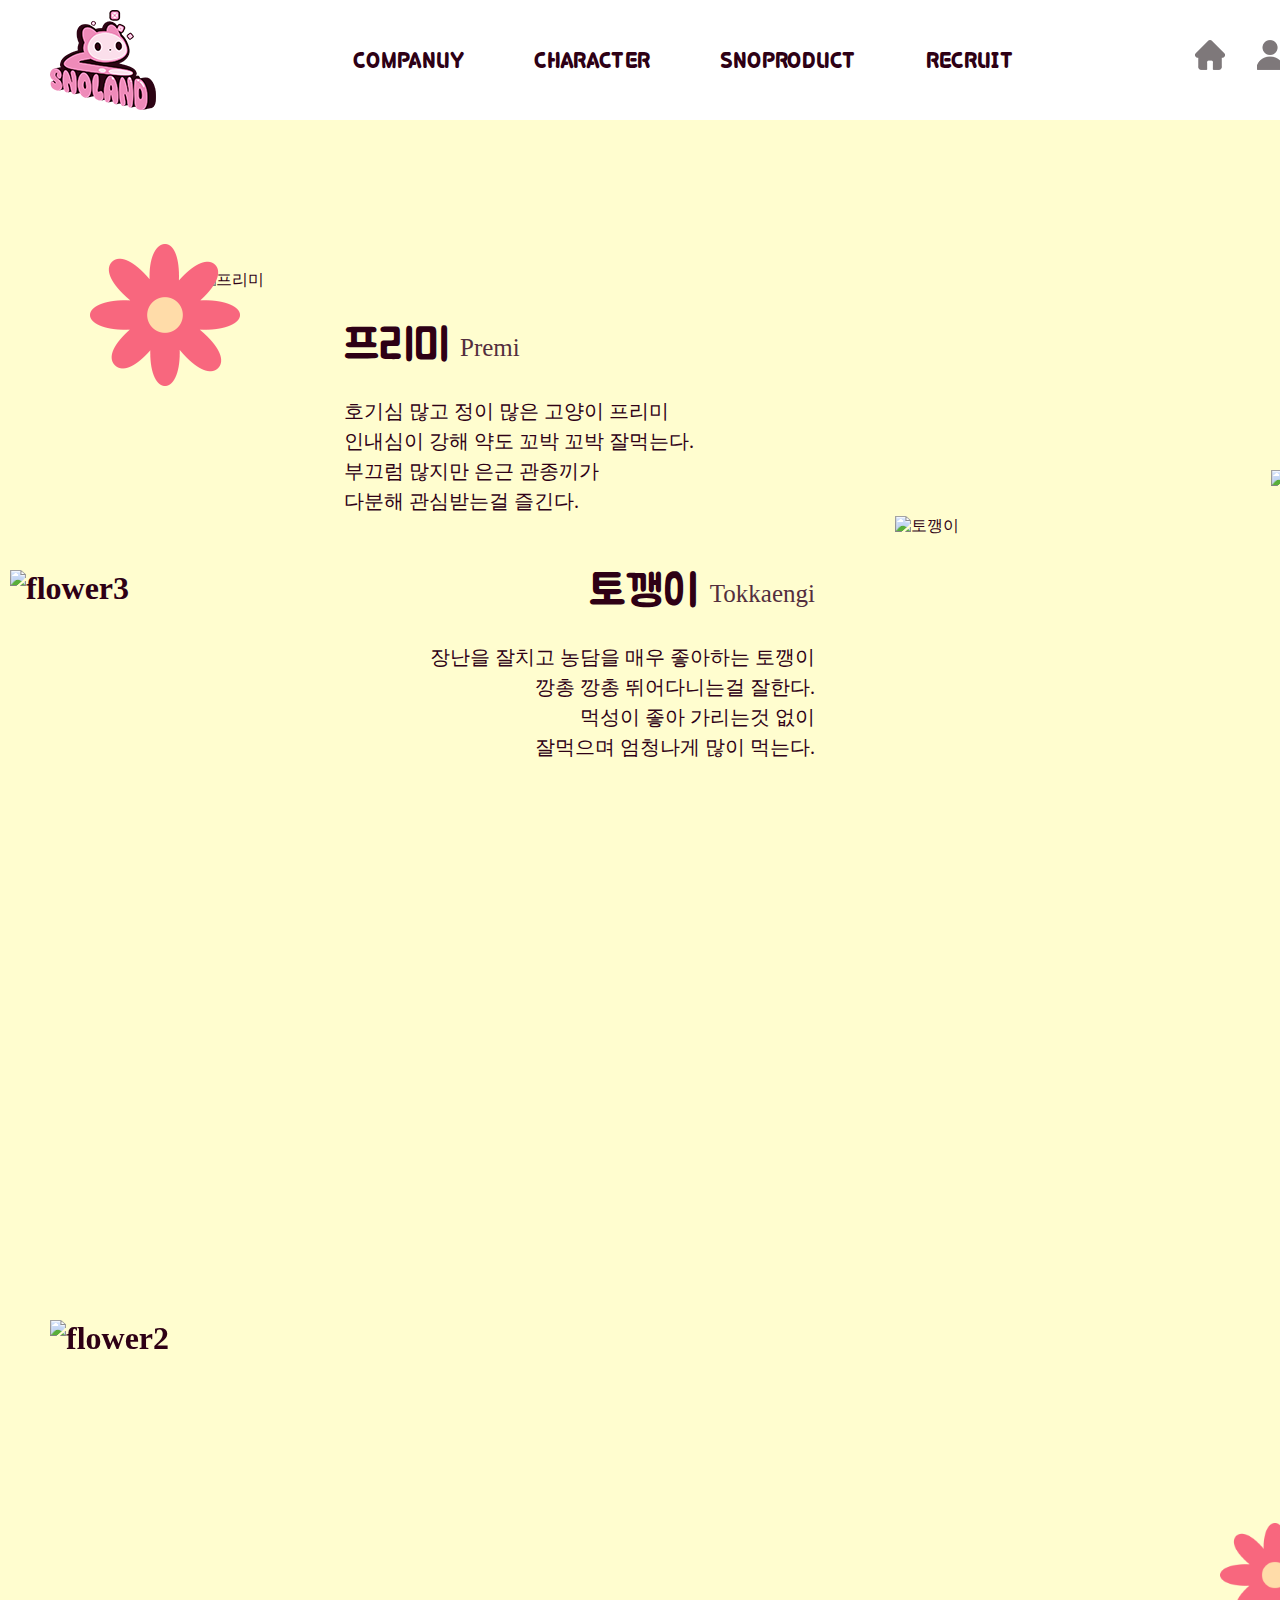
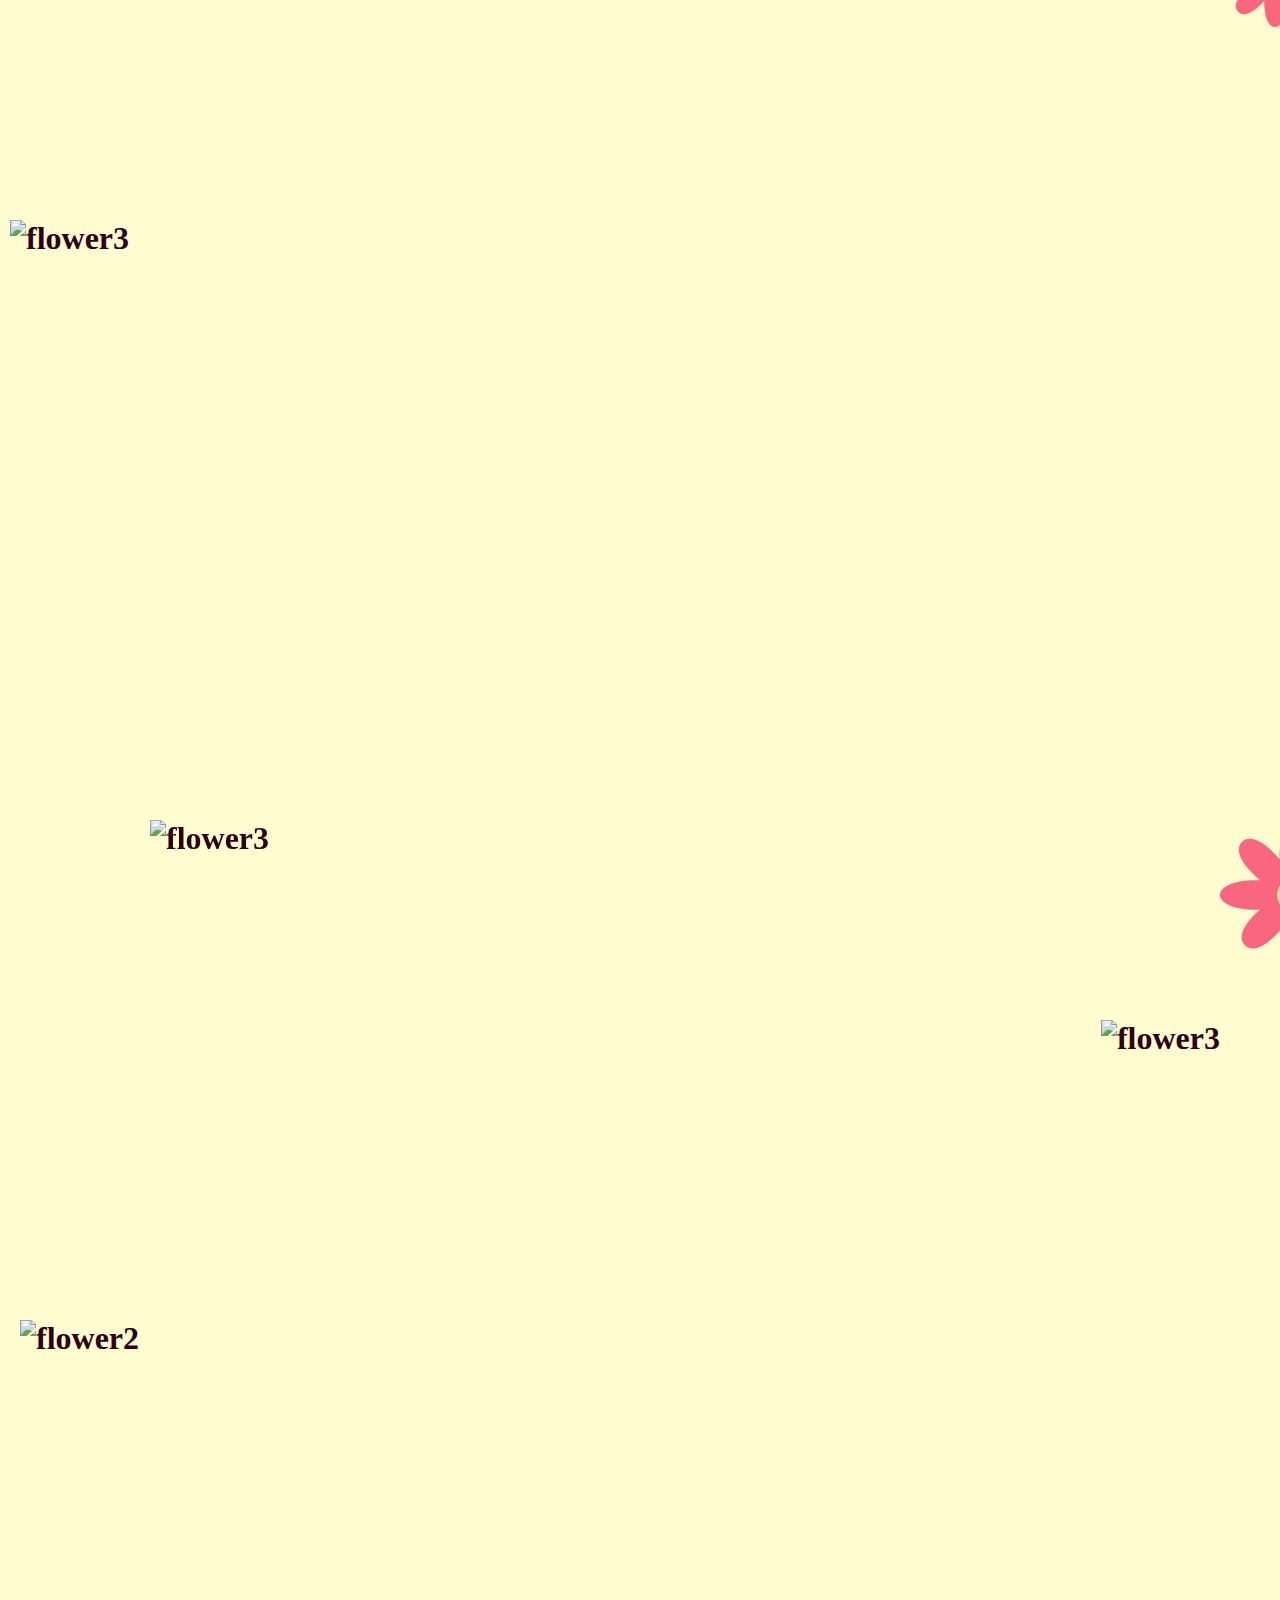
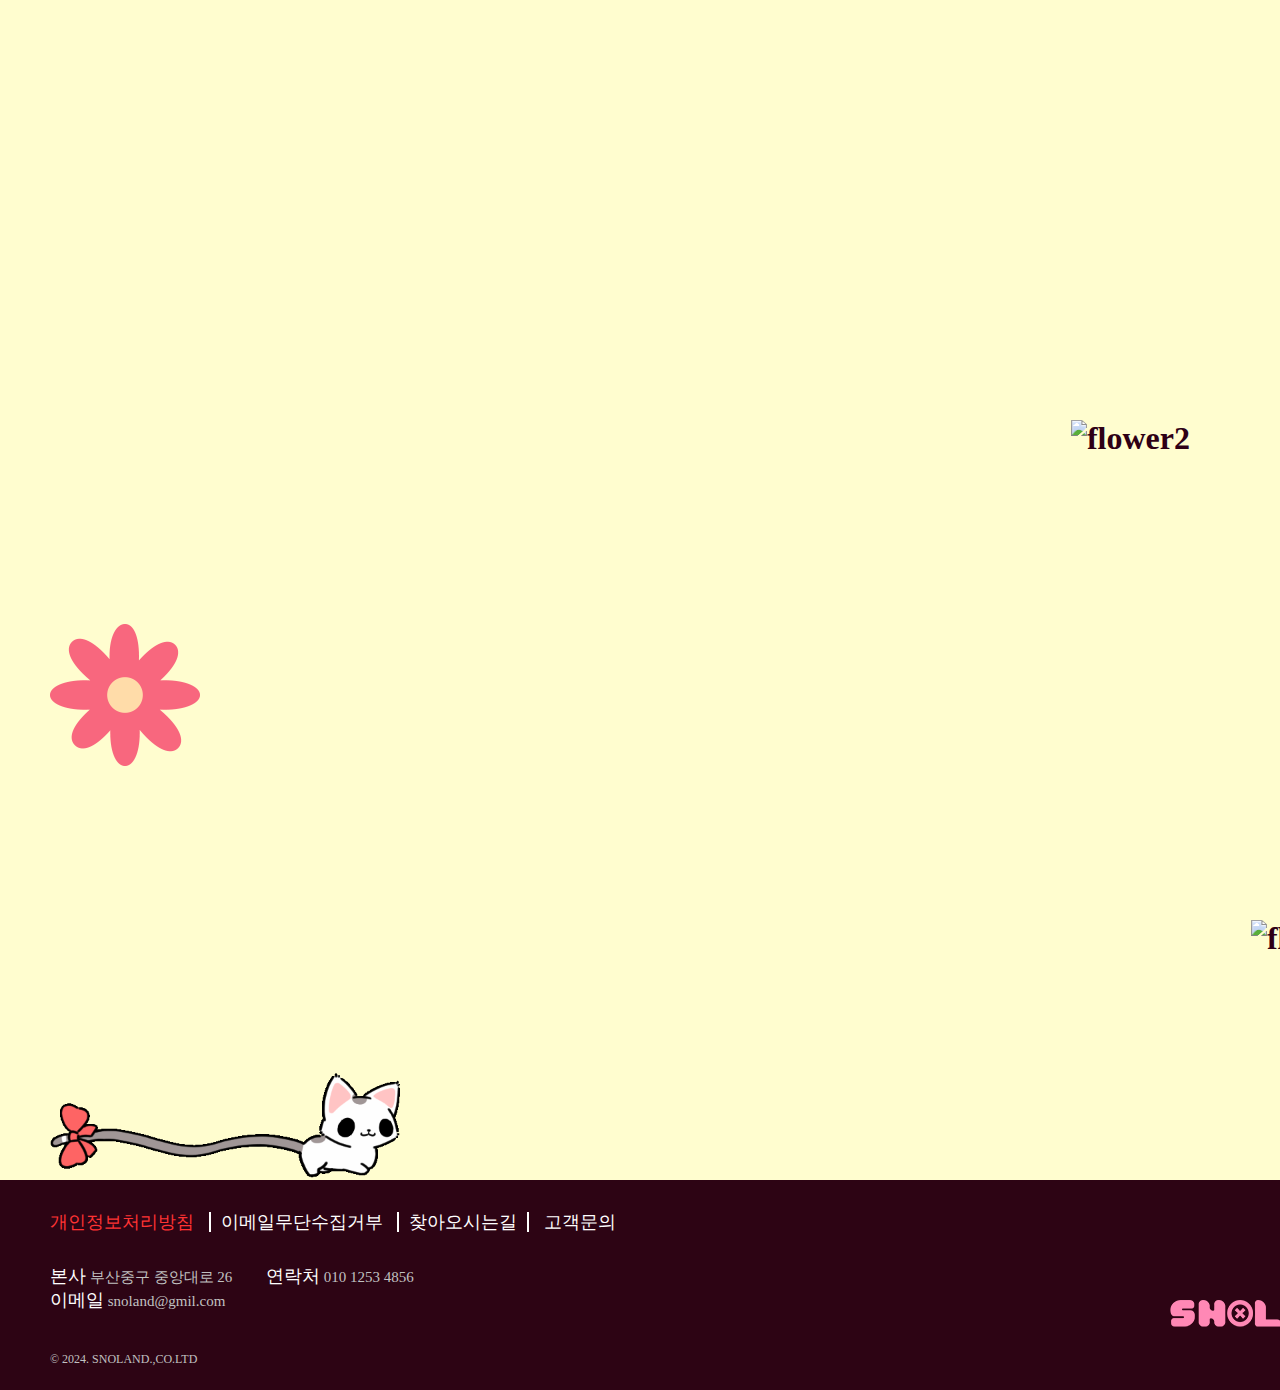
==== sub/index_sub2.html @ 6ef9de17 "Add files via upload" ====
<!DOCTYPE html>
<html lang="ko">

<head>
    <meta charset="UTF-8">
    <meta name="viewport" content="width=1420">
    <title>CHARACTER</title>
    <link rel="stylesheet" href="../css/style_sub2.css">
    <link rel="icon" type="image/png" sizes="32x32" href="./img/파비콘.png">
    <!-- font -->
    <link rel="stylesheet" href="../fnot/stylesheet.css">
    <link rel="stylesheet" href="../css/stylesheet-BMJUA.css">
    <!-- js -->
    <link href="https://unpkg.com/aos@2.3.1/dist/aos.css" rel="stylesheet">
    <!-- Animate.css -->
    <link rel="stylesheet" href="https://cdnjs.cloudflare.com/ajax/libs/animate.css/4.1.1/animate.min.css" />
    <link rel="stylesheet" href="../font2/stylesheet.css">
</head>

<body>

    <div id="wrap_wrap">
        <!-- header start -->
        <div id="wrap">
            <div id="header_wrap">
                <div class="logo">
                    <a href="../index.html"><img src="../img/logo.png" alt="logo"></a>
                </div>
                <div class="gnb_wrap">
                    <ul class="gnb">
                        <li><a href="./index_sub1.html" class="effect">COMPANUY
                                <div class="effect1"></div>
                                <div class="effect2"></div>
                                <div class="effect3"></div>
                                <div class="effect4"></div>
                                <div class="effect5"></div>
                            </a></li>
                        <li><a href="./index_sub2.html" class="effect">CHARACTER
                                <div class="effect6"></div>
                                <div class="effect7"></div>
                                <div class="effect8"></div>
                                <div class="effect9"></div>
                                <div class="effect10"></div>
                            </a></li>
                        <li><a href="./index_sub3.html" class="effect">SNOPRODUCT
                                <div class="effect1"></div>
                                <div class="effect2"></div>
                                <div class="effect3"></div>
                                <div class="effect4"></div>
                                <div class="effect5"></div>
                            </a></li>
                        <li><a href="./index_sub4.html" class="effect">RECRUIT
                                <div class="effect6"></div>
                                <div class="effect7"></div>
                                <div class="effect8"></div>
                                <div class="effect9"></div>
                                <div class="effect10"></div>
                            </a></li>
                    </ul>
                </div>
                <div class="hover_wrap">
                    <div class="image_container">
                        <ul>
                            <li class="image">
                                <a href="../index.html">
                                    <img src="../img/HOME.png" alt="HOME" class="image1">
                                    <img src="../img/HOME_h.png" alt="HOME_h" class="hover_image hover_image1">
                                </a>
                            </li>
                            <li class="image ">
                                <a href="#">
                                    <img src="../img/ROGIN.png" alt="ROGIN" class="image2">
                                    <img src="../img/ROGIN_h.png" alt="ROGIN_h" class="hover_image hover_image2">
                                </a>
                            </li>
                            <li class="image image3">
                                <a href="#">
                                    <img src="../img/FEADING GLASSES.png" alt="FEADING" class="image3">
                                    <img src="../img/FEADING GLASSES_h.png" alt="FEADING_h"
                                        class="hover_image hover_image3">
                                </a>
                            </li>
                        </ul>
                    </div>
                </div>
                <!-- top button start -->
                <div class="top_button">
                    <a href="./index_sub2.html"><img src="../img/TOP BUTTON.jpg" alt="top_button"></a>
                </div>
                <!-- top button end -->
            </div>
        </div>
        <!-- header end -->

          <!-- flower start -->
    <div id="flower_wrap">
        <h1 class="flower_1"><img src="../img/sub_icon/flower1.png" alt="flower1"></h1>
        <h1 class="flower_2"><img src="../img/sub_icon/flower2.png" alt="flower2"></h1>
        <h1 class="flower_3"><img src="../img/sub_icon/flower3.png" alt="flower3"></h1>
        <h1 class="flower_4"><img src="../img/sub_icon/flower1.png" alt="flower1"></h1>
        <h1 class="flower_5"><img src="../img/sub_icon/flower2.png" alt="flower2"></h1>
        <h1 class="flower_6"><img src="../img/sub_icon/flower3.png" alt="flower3"></h1>
        <h1 class="flower_7"><img src="../img/sub_icon/flower1.png" alt="flower1"></h1>
        <h1 class="flower_8"><img src="../img/sub_icon/flower2.png" alt="flower2"></h1>
        <h1 class="flower_9"><img src="../img/sub_icon/flower3.png" alt="flower3"></h1>
        <h1 class="flower_10"><img src="../img/sub_icon/flower3.png" alt="flower3"></h1>
        <h1 class="flower_11"><img src="../img/sub_icon/flower1.png" alt="flower1"></h1>
        <h1 class="flower_12"><img src="../img/sub_icon/flower2.png" alt="flower2"></h1>
        <h1 class="flower_13"><img src="../img/sub_icon/flower3.png" alt="flower3"></h1>
      

        <!-- section1 start -->
         <div id="box_wrap">
        <div id="section1_wrap">
            <div class="section1_box1 animate__animated animate__backInLeft">
                <img src="../img/CHARACTER2/프리미.png" alt="프리미">
                <div class="sp_box">
                    <p class="sp1">프리미 <span>Premi</span></p>
                    <p class="sp2">호기심 많고 정이 많은 고양이 프리미
                        <br> 인내심이 강해 약도 꼬박 꼬박 잘먹는다.
                        <br> 부끄럼 많지만 은근 관종끼가
                        <br> 다분해 관심받는걸 즐긴다.
                    </p>
                </div>
            </div>
            <div class="section1_box2 animate__animated animate__backInRight">
                <div class="sp_box">
                    <p class="sp1">토깽이 <span>Tokkaengi</span></p>
                    <p class="sp2">장난을 잘치고 농담을 매우 좋아하는 토깽이
                        <br> 깡총 깡총 뛰어다니는걸 잘한다.
                        <br> 먹성이 좋아 가리는것 없이
                        <br> 잘먹으며 엄청나게 많이 먹는다.
                    </p>
                </div>
                <img src="../img/CHARACTER2/토깽이.png" alt="토깽이">
            </div>
        </div>
        </div>
        <!-- section1 end -->
        <!-- section2 start -->
        <div id="box_wrap">
        <div id="section2_wrap">
            <div class="section2_box">
                <div data-aos="fade-down-right">
                    <div class="section1_box1">
                        <img src="../img/CHARACTER2/꽁용이.png" alt="꽁용이">
                        <div class="sp_box">
                            <p class="sp1">꽁용이 <span>GGongyongi</span></p>
                            <p class="sp2">빙하기에서 살아남은 아기 공룡 꽁용이!
                                <br> 아이스크림을 매우 좋아한다.
                                <br> 본인을 매우 거대하고 강대한
                                <br> 용이라고 착각하고 있다.
                            </p>
                        </div>
                    </div>
                </div>
                <div data-aos="fade-down-left">
                    <div class="section1_box2">
                        <div class="sp_box">
                            <p class="sp1">북끝곰 <span>Bukkkeutgom </span></p>
                            <p class="sp2">주변까지 썰렁하게 하는 
                              <br>  재주가 있는 아재개그의 달인 북끝곰.
                             <br>   같은 추운지방출(?)인 
                             <br>   꽁용이와 대화가 잘통한다.
                            </p>
                        </div>
                        <img src="../img/CHARACTER2/북끝곰.png" alt="북끝곰">
                    </div>
                </div>
            </div>
        </div>
        </div>
        <div id="box_wrap">
        <!-- section2 end -->
        <!-- section3 end -->
        <div id="section3_wrap">
            <div data-aos="zoom-in-down">
                <div class="section1_box1">
                    <img src="../img/CHARACTER2/스노.png" alt="스노">
                    <div class="sp_box">
                        <p class="sp1">스노 <span>Sno</span></p>
                        <p class="sp2">금속을 먹는 희귀한 생물체 스노.
                           <br> 스노의 아버지는 snoland
                           <br> 대륙의 첫번째 발견자다.
                           <br> 높은곳에 있기를 좋아하며 
                           <br> 트램펄린위를 뛰는걸 좋아한다.
                        </p>
                    </div>
                </div>
            </div>
            <div data-aos="zoom-in-left">
                <div class="section1_box2">
                    <div class="sp_box">
                        <p class="sp1">하뚜힌지 <span>Hatu Hinge</span></p>
                        <p class="sp2">독서를 좋아하는 문학소녀 하뚜힌지.
                          <br>  혼자 카페에서 치즈와 우유를 마시며 책을 읽거나 
                          <br>  경치를 즐기거나 집에서 연애드라마나 
                          <br>  영화를 감상하기를 좋아한다.
                        </p>
                    </div>
                    <img src="../img/CHARACTER2/하뚜힌지.png" alt="하뚜힌지">
                </div>
            </div>
        </div>
        </div>
        <!-- section3 end -->
        <!-- section4 start -->
        <div id="box_wrap">
        <div id="section4_wrap">
            <div class="section4_box">
                <div data-aos="fade-right" data-aos-offset="300" data-aos-easing="ease-in-sine">
                    <div class="section1_box1">
                        <img src="../img/CHARACTER2/까미.png" alt="까미">
                        <div class="sp_box">
                            <p class="sp1">까미 <span>KKami</span></p>
                            <p class="sp2">하루종일 놀수있는 에너자이저 강아지 까미!
                               <br> 주로 놀이터에서 친구들과 놀거나 
                               <br> 공놀이를 좋아하며 집에있기보다 
                               <br> 밖에나가서 놀기를 좋아한다.
                            </p>
                        </div>
                    </div>
                </div>
                <div data-aos="fade-left" data-aos-offset="300" data-aos-easing="ease-in-sine">
                    <div class="section1_box2">
                        <div class="sp_box">
                            <p class="sp1">티백여우 <span>Teabag pox</span></p>
                            <p class="sp2">자신만의 허브티 제조법을 만들어
                                <br> 카페를 운영하고 있는 티백여우.
                                <br> 독서하며 산책하기를 즐기며 가끔 카페에 
                                <br> 찾아오는 동물 친구들의 이야기 듣기를 좋아한다.
                            </p>
                        </div>
                        <img src="../img/CHARACTER2/티백여우.png" alt="티백여우">
                    </div>
                </div>
            </div>
        </div>
        </div>
        <!-- section4 end -->
    </div>
    <!-- flower end -->
    <!-- footer start -->
    <div id="footer_wrap_box">
        <div class="footer_wrap">
            <div class="cat">
                <img src="../img/CHARACTER/cat.gif" alt="cat">
            </div>
            <div class="footer">
                <div class="footer_box">
                    <ul class="footer_t">
                        <li class="footer_p"><a href="#" class="ppc">개인정보처리방침 <a href="#" class="pad">이메일무단수집거부
                                    <a href="#" class="pad">찾아오시는길</a> <a href="#" class="pad2">고객문의</a>
                                </a></li>
                        <li class="pp2"><span class="bb">본사</span> 부산중구 중앙대로 26
                            <span class="bb2">연락처</span> 010 1253 4856
                        </li>
                        <li class="pp2"><span class="bb">이메일</span> snoland@gmil.com</li>
                        <li class="pp3">© 2024. SNOLAND.,CO.LTD</li>
                    </ul>
                </div>
                <div class="sub_logo">
                    <img src="../img/SUBLOGO.png" alt="SUBLOGO">
                </div>
            </div>
        </div>
    </div>
    <!-- footer end -->
</div>

    <!-- AOS -->
    <script src="https://unpkg.com/aos@2.3.1/dist/aos.js"></script>
    <script>
        AOS.init();
    </script>
</body>

</html>
---- css/style_sub2.css ----
* {
    margin: 0;
    padding: 0;
}

a {
    color: inherit;
    text-decoration: none;
}

ul {
    list-style: none;
}

body {
    font-family: 'TmonMonsori';
    background-color: #FFFDCF;
    color: #2E0015;
}
#wrap_wrap{
    min-width: 1420px;
}
/* flower start */
#flower_wrap{
    min-width: 100%;
    width: 100%;
    height: 100%;
    margin: 0 auto;
    position: relative;
}
.flower_1{
    position: absolute;
    top: 120px;
    left: 90px;
}
.flower_2{
    position: absolute;
    top: 350px;
    right: 30px;
}
.flower_2 img{
    width: 90px;
}
.flower_3{
    position: absolute;
    top: 450px;
    left: 10px;
}
.flower_3 img{
    width: 85px;
}
.flower_4{
    position: absolute;
    top: 1400px;
    right: 90px;
    z-index: 4;
}
.flower_4 img{
    width: 110px;
}
.flower_5{
    position: absolute;
    top: 1200px;
    left: 50px;
    z-index: 4;
}
.flower_6{
    position: absolute;
    top: 1700px;
    left: 10px;
    z-index: 4;
}
.flower_6 img{
    width: 85px;
}
.flower_7{
    position: absolute;
    top: 2300px;
    right: 50px;
    z-index: 4;
}
.flower_8{
    position: absolute;
    top: 2800px;
    left: 20px;
    z-index: 4;
}
.flower_8 img{
    width: 85px;
}
.flower_9{
    position: absolute;
    top: 2500px;
    right: 200px;
    z-index: 4;
}
.flower_9 img{
    width: 80px;
}
.flower_10{
    position: absolute;
    top: 2300px;
    left: 150px;
    z-index: 9;
}
.flower_10 img{
    width: 50px;
}
.flower_11{
    position: absolute;
    top: 3700px;
    left: 50px;
}
.flower_12{
    position: absolute;
    top: 3500px;
    right: 230px;
}
.flower_12 img{
    width: 90px;
}
.flower_13{
    position: absolute;
    top: 4000px;
    right: 50px;
}
.flower_13 img{
    width: 85px;
}
/* flower animation start */
.flower_1 img{
    animation: flower_ani 10s infinite linear;
}
.flower_5 img{
    animation: flower_ani 10s infinite linear;
}
.flower_7 img{
    animation: flower_ani 12s infinite linear;
}
.flower_11 img{
    animation: flower_ani 10s infinite linear;
}
@keyframes flower_ani{
    0%{
        transform: rotate(0deg);
    }
    100%{
        transform: rotate(360deg);
    }
}
/* flower animation end */
/* flower end */

/* header start */
#wrap {
    height: 120px;
    margin: 0 auto;
    background-color: #ffffff;
    position: sticky;
    top: 0;
    left: 0;
    z-index: 9;
}

#header_wrap {
    min-width: 1320px;
    width: 1320px;
    height: 120px;
    margin: 0 auto;
    text-align: center;
    display: flex;
    justify-content: space-between;
}

.logo {
    padding-top: 10px;
}

.gnb li {
    float: left;
    font-size: 20px;
    margin-left: 70px;
    color: #2E0015;
    margin-top: 50px;
}
.gnb li a:hover {
    color: #F6ACC8;
}

.gnb_wrap {
    padding-right: 50px;
    font-family: 'Hakgyoansim Dunggeunmiso TTF B';
    font-weight: normal;
    font-style: normal;
}

/* gnb 효과 start */
.gnb li {
    position: relative;
}

.effect1 {
    width: 20px;
    height: 20px;
    background-color: #d43172;
    border-radius: 50%;
    position: absolute;
    top: -20px;
    left: -10px;
}

.effect2 {
    width: 12px;
    height: 12px;
    background-color: #ff7af8;
    border-radius: 50%;
    position: absolute;
    top: -25px;
    left: 80px;
}

.effect3 {
    width: 12px;
    height: 12px;
    background-color: #8327fc;
    border-radius: 50%;
    position: absolute;
    top: 25px;
    left: 50px;
}

.effect4 {
    width: 15px;
    height: 15px;
    background-color: #ff397b;
    border-radius: 50%;
    position: absolute;
    top: 10px;
    right: -20px;
}

.effect5 {
    width: 10px;
    height: 10px;
    background-color: #ff6363;
    border-radius: 50%;
    position: absolute;
    top: 20px;
    left: -20px;
}

.effect1 {
    transition: all 1s;
    opacity: 0;
}

.effect2 {
    transition: all 0.5s;
    opacity: 0;
}

.effect3 {
    transition: all 2s;
    opacity: 0;
}

.effect4 {
    transition: all 3s;
    opacity: 0;
}

.effect5 {
    transition: all 2s;
    opacity: 0;
}

.gnb li:hover .effect1 {
    opacity: 80%;
}

.gnb li:hover .effect2 {
    opacity: 80%;
}

.gnb li:hover .effect3 {
    opacity: 80%;
}

.gnb li:hover .effect4 {
    opacity: 80%;
}

.gnb li:hover .effect5 {
    opacity: 80%;
}

/* effect2 */
.effect6 {
    width: 20px;
    height: 20px;
    background-color: #ff73ab;
    border-radius: 50%;
    position: absolute;
    top: -23px;
    left: 0px;
}

.effect7 {
    width: 15px;
    height: 15px;
    background-color: #ff7c30;
    border-radius: 50%;
    position: absolute;
    top: -20px;
    left: 80px;
}

.effect8 {
    width: 15px;
    height: 15px;
    background-color: #fcc327;
    border-radius: 50%;
    position: absolute;
    top: 25px;
    left: 40px;
}

.effect9 {
    width: 8px;
    height: 8px;
    background-color: #ff504a;
    border-radius: 50%;
    position: absolute;
    top: 10px;
    right: -20px;
}

.effect10 {
    width: 12px;
    height: 12px;
    background-color: #ff6363;
    border-radius: 50%;
    position: absolute;
    top: 18px;
    left: -15px;
}

.effect6 {
    transition: all 0.8s;
    opacity: 0;
}

.effect7 {
    transition: all 3s;
    opacity: 0;
}

.effect8 {
    transition: all 0.5s;
    opacity: 0;
}

.effect9 {
    transition: all 2s;
    opacity: 0;
}

.effect10 {
    transition: all 1s;
    opacity: 0;
}

.gnb li:hover .effect6 {
    opacity: 80%;
}

.gnb li:hover .effect7 {
    opacity: 80%;
}

.gnb li:hover .effect8 {
    opacity: 80%;
}

.gnb li:hover .effect9 {
    opacity: 80%;
}

.gnb li:hover .effect10 {
    opacity: 80%;
}

/* gnb 효과 end */
.hover_wrap li {
    float: left;
    margin-top: 35px;
    padding-right: 20px;
}

.image_container {
    position: relative;
}

.image {
    position: relative;
}

.hover_image {
    position: absolute;
    top: 0;
    left: 0;
    opacity: 0;
    /* transition: opacity 0.2s ease; */
}

.image:hover .hover_image1 {
    opacity: 1;
}

.image:hover .image1 {
    opacity: 0;
}

.image:hover .hover_image2 {
    opacity: 1;
}

.image:hover .image2 {
    opacity: 0;
}

.image:hover .hover_image3 {
    opacity: 1;
}

.image:hover .image3 {
    opacity: 0;
}
/* top button start */
.top_button img{
    border-radius: 7px;
}
.top_button{
    position: absolute;
    top: 840px;
    right: 26px;
}
/* header end */
/* section1 start */
#section1_wrap{
    min-width: 1320px;
    width: 1320px;
    margin: 150px auto;
    height: 600px;
}
.section1_box1{
    width: 1000px;
    display: flex;
    margin-left: 150px;
}

.section1_box2{
    width: 1000px;
    display: flex;
    margin-left: 300px;
    text-align: right;
}
.sp_box{
    margin-left: 80px;
    margin-top: 50px;
    margin: 50px 80px 0 80px;
}
.sp1{
    font-size: 45px;
    font-family: 'BM JUA';
    font-weight: normal;
    font-style: normal;
    margin-bottom: 30px;
}
span{
    font-size: 25px;
    font-family: "S-Core Dream 7";
    color: #532E3E;
}
.sp2{
    font-size: 20px;
    font-family: "S-core Dream 4";
    line-height: 30px;
}
#box_wrap{
    min-width: 1320px;
    overflow: hidden;
}
/* section1 end */
/* section2 start */
#section2_wrap{
    height: 1230px;
    position: relative;
    background: url(../img/sub2_banner/SUB2_BACKGROUND1.png) no-repeat center;
}
.section2_box{
    min-width: 1320px;
    width: 1320px;
    margin: 0 auto;
    padding-top: 350PX;
}
/* section2 end */
/* section3 start */
#section3_wrap{
    min-width: 1320px;
    width: 1320px;
    margin: 150px auto;
    height: 600px;
    position: relative;
}
/* section3 end */
/* section4 start */
#section4_wrap{
    height: 1230px;
    background: url(../img/sub2_banner/SUB2_BACKGROUND2.png) no-repeat center;
}
.section4_box{
    min-width: 1320px;
    width: 1320px;
    margin: 0 auto;
    padding-top: 350PX;
}
/* section4 end */

/* footer start*/
#footer_wrap_box{
    height: 210px;
    background-color: #2D0414;
}
.footer_wrap {
    min-width: 1320px;
    width: 1320px;
    margin: 0 auto;
    position: relative;
    display: flex;
    justify-content: space-between;
}

.cat {
    position: absolute;
    top: -120px;
    left: 0;
    z-index: 9;
}

.cat img {
    animation: star 12s infinite;
    height: 120px;
}

@keyframes star {
    0% {
        transform: translateX(0);
    }

    100% {
        transform: translateX(950px);
    }
}

.footer {
    min-width: 1320px;
    width: 1320px;
    height: 200px;
    margin: 0 auto;
    display: flex;
    justify-content: space-between;
}

/* footer_box line start */
.footer_t {
    color: #fff;
    padding-top: 30px;
    display: inline-block;
}

.footer_p {
    font-family: "Freesentation5";
    font-size: 18px;
    padding-bottom: 30px;
}

.footer_p a:hover {
    color: #FF3333;
}

.ppc {
    font-family: "Freesentation5";
    font-size: 18px;
    color: #FF3333;
    padding-right: 10px;
    border-right: 2px solid #fff;
}

.pad {
    padding: 0 10px;
    border-right: 2px solid #fff;
}

.pad2 {
    padding-left: 10px;
}

.bb {
    font-family: "Freesentation5";
    font-size: 18px;
    color: #fff;
}

.bb2 {
    font-family: "Freesentation5";
    font-size: 18px;
    color: #fff;
    padding-left: 30px;
}

.pp2 {
    font-family: "Freesentation4";
    font-size: 15px;
    color: #C1C1C1;
}

.pp3 {
    padding-top: 40px;
    font-family: "Freesentation4";
    font-size: 12px;
    color: #C1C1C1;
}

.sub_logo {
    padding-top: 120px;
}
/* footer end */
---- fnot/stylesheet.css ----
@font-face {
    font-family: '';
    src: url('HakgyoansimDunggeunmisoOTF-B-KO.woff2') format('woff2'),
        url('HakgyoansimDunggeunmisoOTF-B-KO.woff') format('woff');
    font-weight: normal;
    font-style: normal;
    font-display: swap;
}

@font-face {
    font-family: 'Hakgyoansim Dunggeunmiso TTF B';
    src: url('HakgyoansimDunggeunmisoTTF-B.woff2') format('woff2'),
        url('HakgyoansimDunggeunmisoTTF-B.woff') format('woff');
    font-weight: normal;
    font-style: normal;
    font-display: swap;
}
---- font2/stylesheet.css ----
@font-face {
    font-family: 'BM JUA';
    src: url('BMJUA.woff2') format('woff2'),
        url('BMJUA.woff') format('woff');
    font-weight: normal;
    font-style: normal;
    font-display: swap;
}
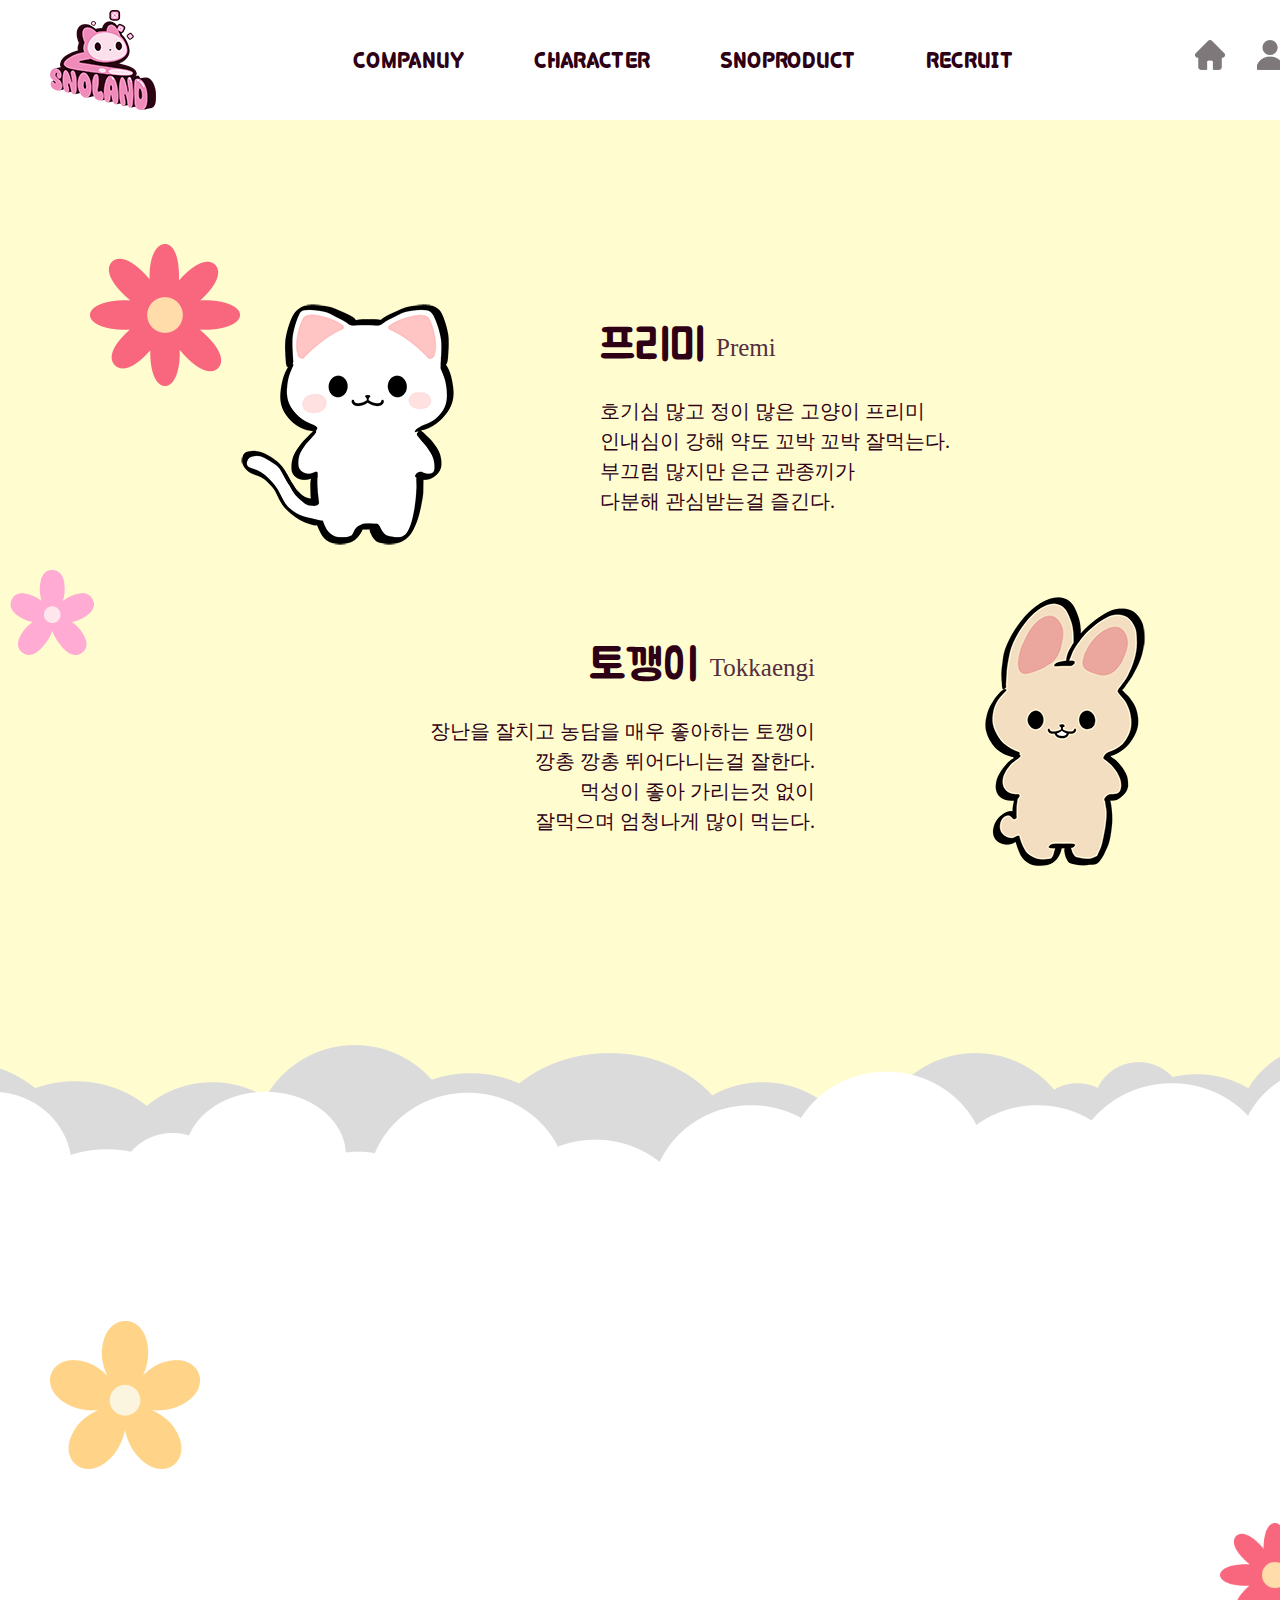
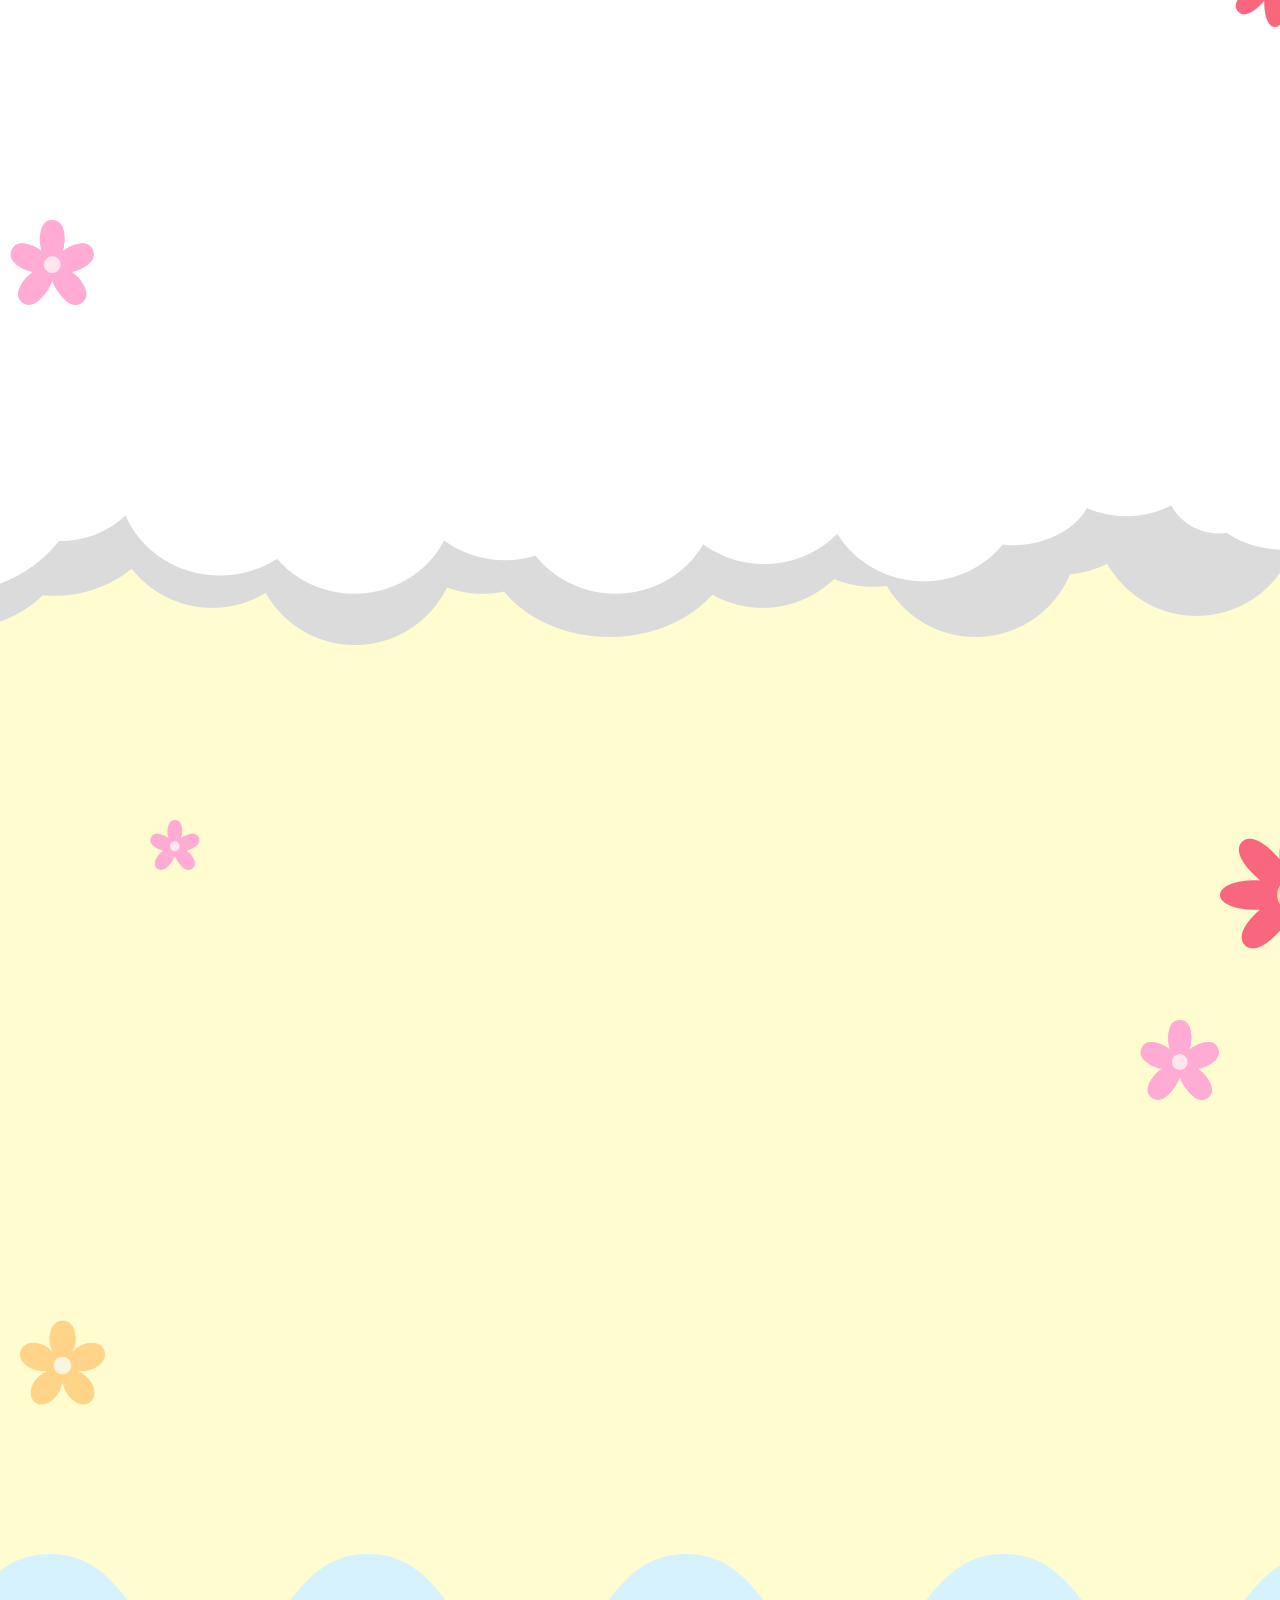
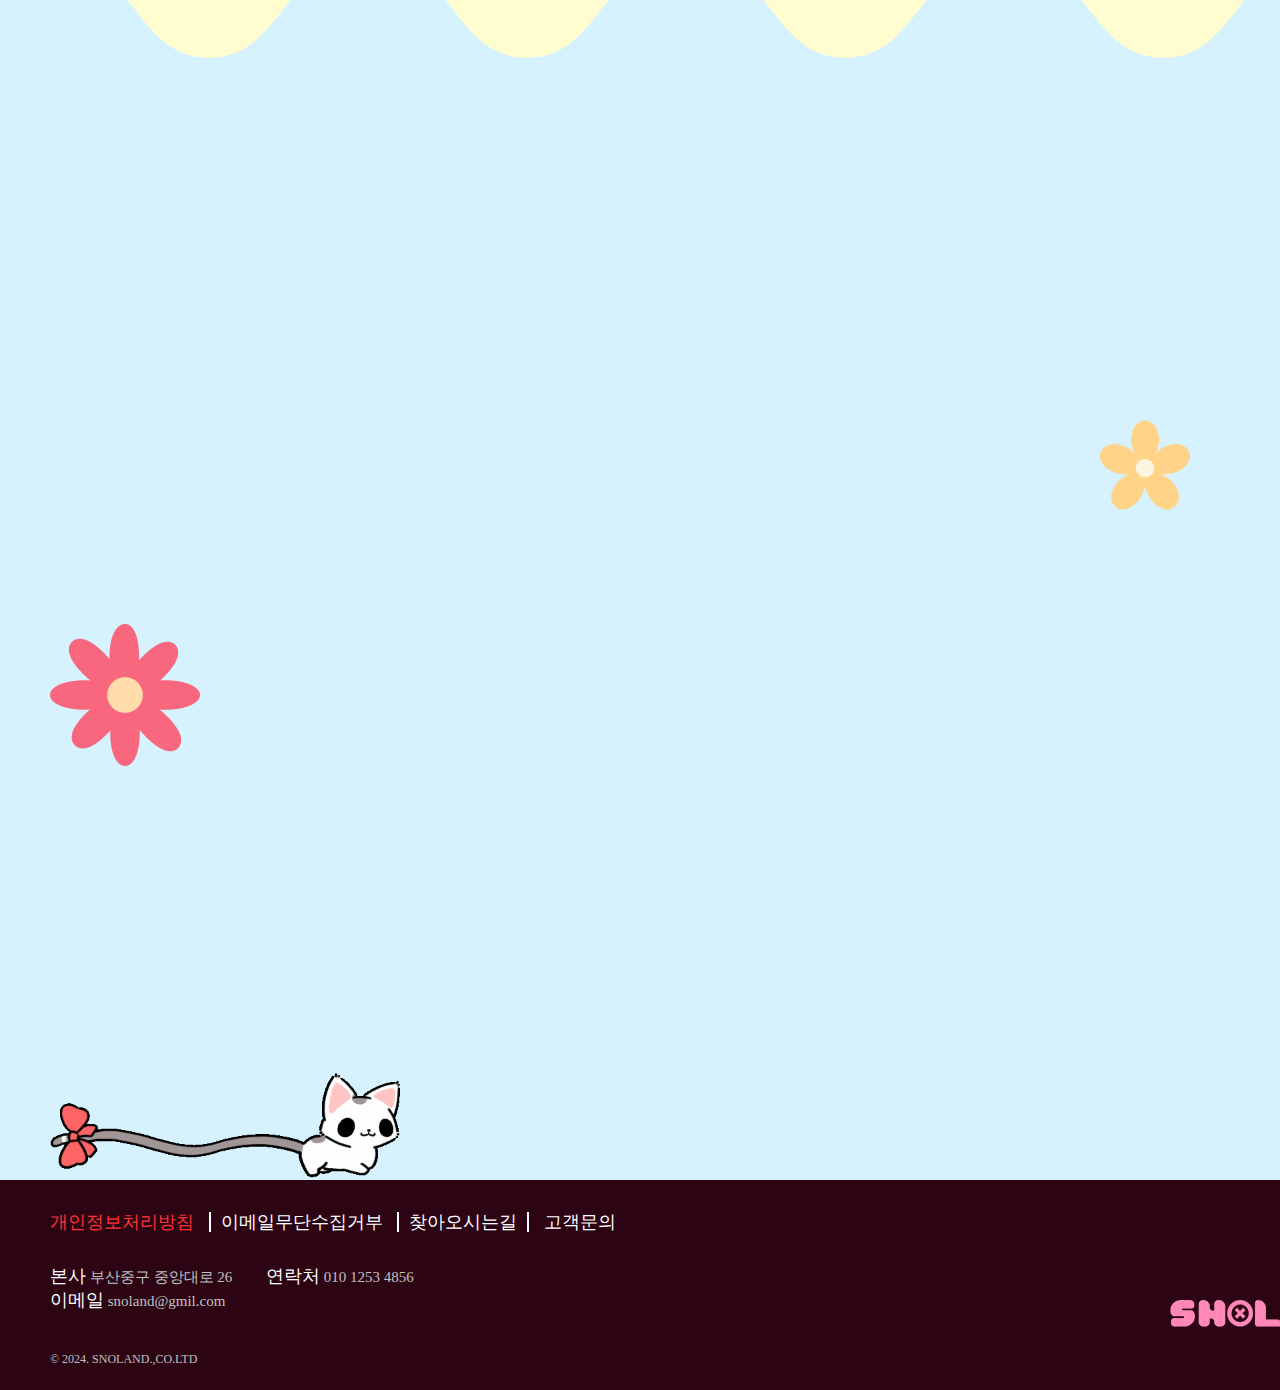
==== commit f3998761: "Update index_sub2.html" ====
--- a/sub/index_sub2.html
+++ b/sub/index_sub2.html
@@ -6,7 +6,7 @@
     <meta name="viewport" content="width=1420">
     <title>CHARACTER</title>
     <link rel="stylesheet" href="../css/style_sub2.css">
-    <link rel="icon" type="image/png" sizes="32x32" href="./img/파비콘.png">
+    <link rel="icon" type="image/png" sizes="32x32" href="../img/파비콘.png">
     <!-- font -->
     <link rel="stylesheet" href="../fnot/stylesheet.css">
     <link rel="stylesheet" href="../css/stylesheet-BMJUA.css">
@@ -275,4 +275,4 @@
     </script>
 </body>
 
-</html>+</html>
